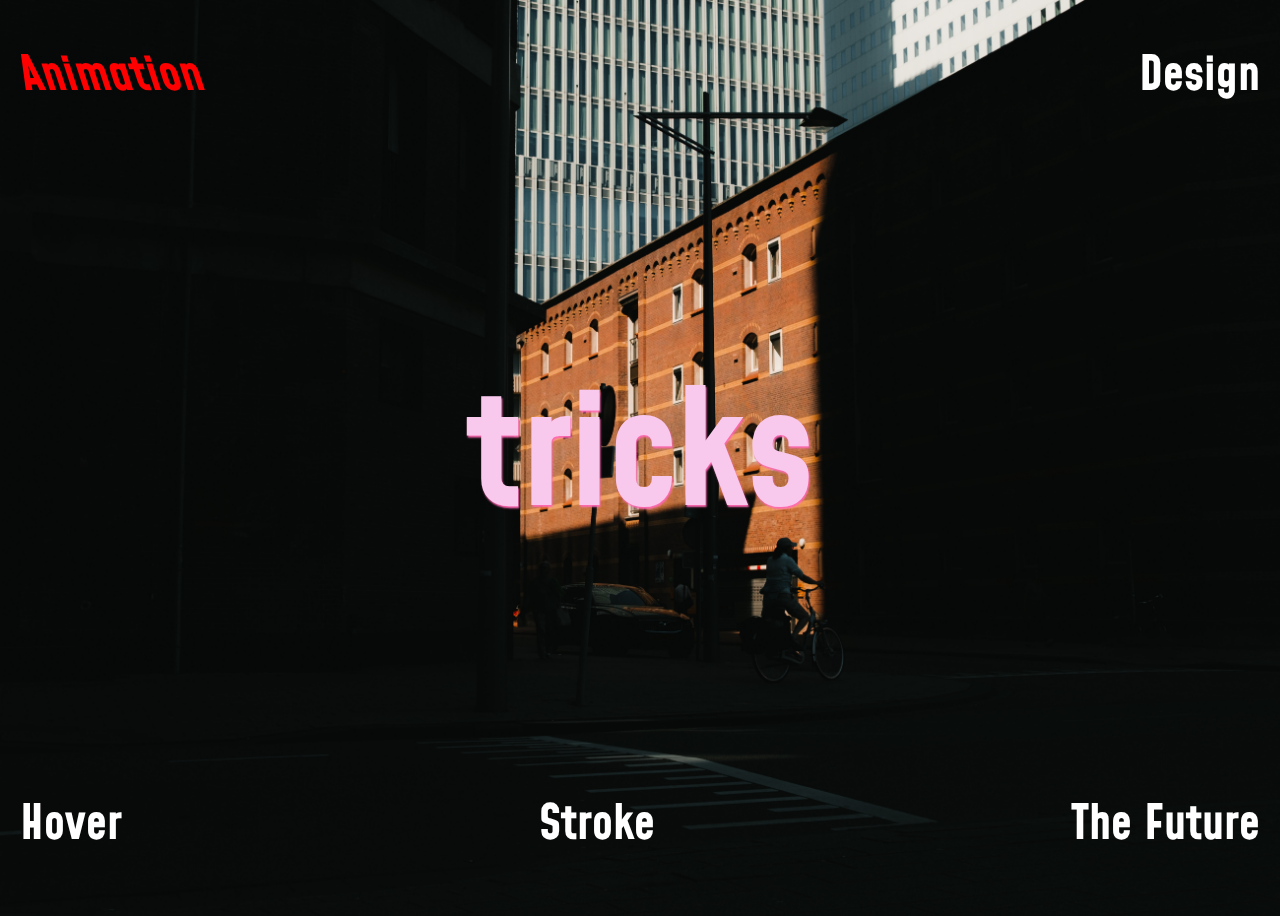
==== index.html @ ede25c8b "Added comments for clarity" ====
<!DOCTYPE html>
<html lang="en">
<head>
	<meta charset="UTF-8">
	<meta name="viewport" content="width=device-width, initial-scale=1.0">
	<title>Frontend Library</title>

	<link rel="stylesheet" href="css/reset.css">
	<link rel="stylesheet" href="css/variables.css">
	<link rel="stylesheet" href="css/fonts.css">
	<link rel="stylesheet" href="css/style.css">

</head>
<body>
	
	<!-- top navigation links -->
	<div class="navigation-container--top">
		<div class="navigation__text">

			<!-- Link for the animation sites -->
			<a href="animation.html" ><h1>Animation</h1></a>

			<!-- Link for the design sites-->
			<a href="design.html"><h1>Design</h1></a>
		</div>
	</div>

	<!-- title for the page -->
	<div class="page__title">
		<div class="page__text"><h1>tricks</h1></div>
	</div>

	<!-- bottom navigation links-->
	<div class="navigation-container--bottom">
		<div class="navigation__text">

			<a class=" navigation__text--hover" href="https://ianlunn.github.io/Hover/" target="_blank"><h1>Hover</h1></a>
			
			<a class="navigation__text--stroke" href="https://blog.logrocket.com/create-beautiful-stroked-text-css/" target="_blank"><h1>Stroke</h1></a>
			
			<a class="navigation__text--the-future" href="https://www.futurepedia.io/" target="_blank"><h1>The Future</h1></a>

		</div>
	</div>
</body>
</html>
---- css/variables.css ----
:root {
	--image-width: 18.75rem;
	--image-height: 12.5rem;
	--image-margin: 6rem;
	--back-text: #fff;
	--back-text-hover: #ff0000;
	--back-text-style: italic;
	--navigation-background: transparent;
	--navigation-text: #fff;
	--navigation-text-hover: #ff0000;
	--font-style-hover: italic;
}
---- css/fonts.css ----
@font-face {
	font-family: 'Mohave';
	src: url('../assets/Mohave-Medium.ttf');
	font-weight: 400;
	font-style: normal;
}

@font-face {
	font-family: 'Mohave';
	src: url('../assets/Mohave-MediumItalic.ttf');
	font-weight: 400;
	font-style: italic;
}

@font-face {
	font-family: 'Mohave';
	src: url('../assets/Mohave-Bold.ttf');
	font-weight: 600;
	font-style: bold;
}

@font-face {
	font-family: 'Mohave';
	src: url('../assets/Mohave-BoldItalic.ttf');
	font-weight: 600;
	font-style: italic;
}
---- css/style.css ----
/* Background photo is from unsplash.com by a photographer named Connor Houtman */

body {
	background-image: url("../assets/connor-houtman-unsplash.jpg");
	background-color: #cccccc;
	background-size: cover;
	background-repeat: no-repeat;
}

/* Style for the top navigation container */

.navigation-container--top {
	position: fixed; 
    top: 0;
    left: 0;
    width: 100%; 
    background-color: var(--navigation-background); 
}

/* Style for the bottom navigation container */

.navigation-container--bottom {
	position: fixed; 
    bottom: 0;
    left: 0;
    width: 100%; 
    background-color: var(--navigation-background); 
}

/* Style for the navigation bar itself */
.navigation__text {
    font-family: 'Mohave';
	font-size: 1.5rem;
    display: flex;
    justify-content: space-between;
    flex-flow: row nowrap;
}

/* Style for the links within the navigation bar */
.navigation__text a {
    text-decoration: none;
    color: var(--navigation-text);
    padding: 0.625rem 1.25rem; 
}

/* hover effects for the navigation links */

.navigation__text a:hover {
	transform: skew(25deg);
	color: var(--navigation-text-hover);
	font-style: var(--font-style-hover);
}

/* Centering of main title */
.page__title {
	display: flex;
	justify-content: center;
	align-items: center;
	height: 100vh;
}

/* Styling for main title */
.page__text {
	color: #F8C9ED;
	text-shadow: 0.065rem 0.125rem 0.125rem hotpink;
	font-family: 'Mohave';
	font-size: 5rem;	
}
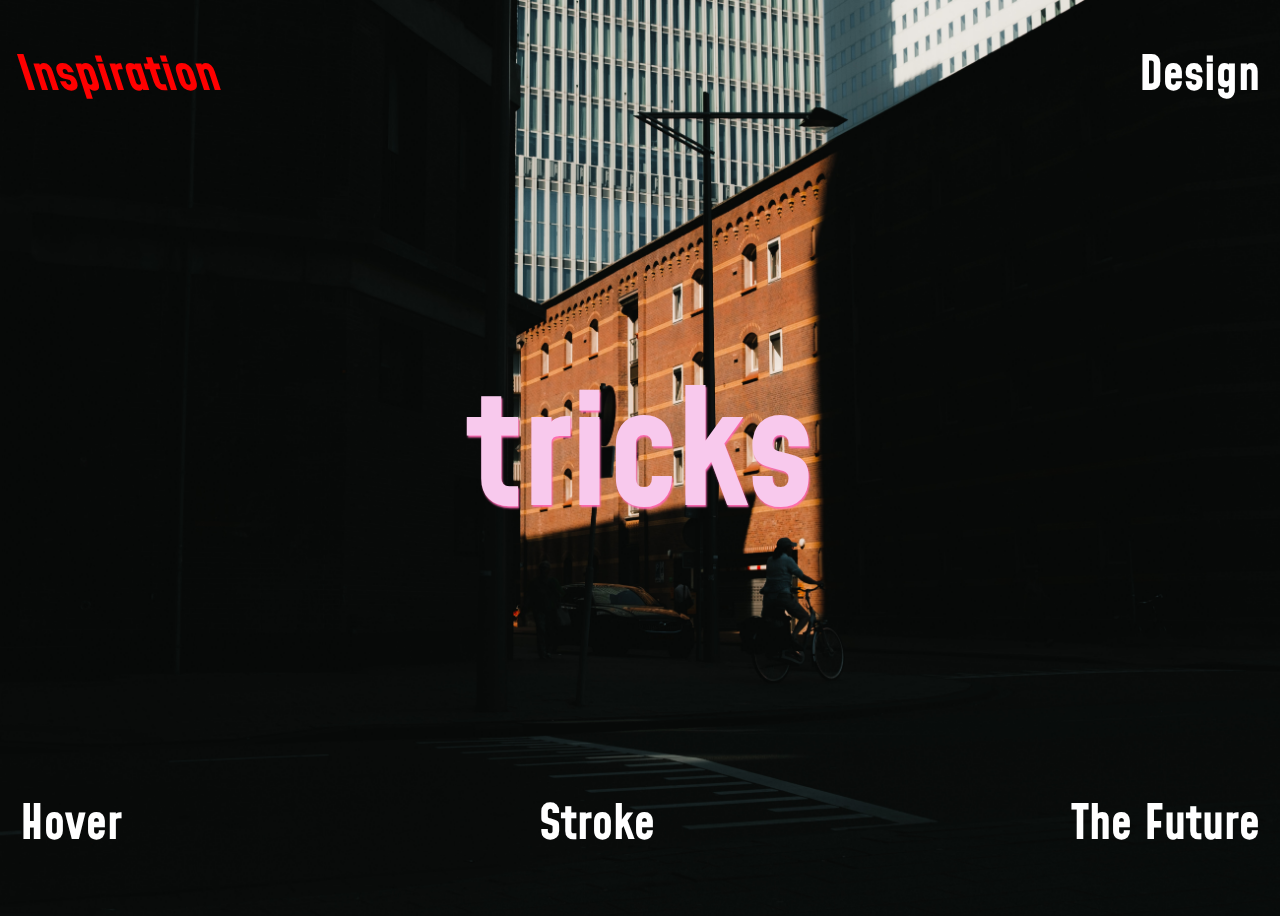
==== commit b27e7d7d: "Fixed links and images to design.html" ====
--- a/index.html
+++ b/index.html
@@ -17,8 +17,8 @@
 	<div class="navigation-container--top">
 		<div class="navigation__text">
 
-			<!-- Link for the animation sites -->
-			<a href="animation.html" ><h1>Animation</h1></a>
+			<!-- Link for the inspiration sites -->
+			<a href="inspiration.html" ><h1>Inspiration</h1></a>
 
 			<!-- Link for the design sites-->
 			<a href="design.html"><h1>Design</h1></a>
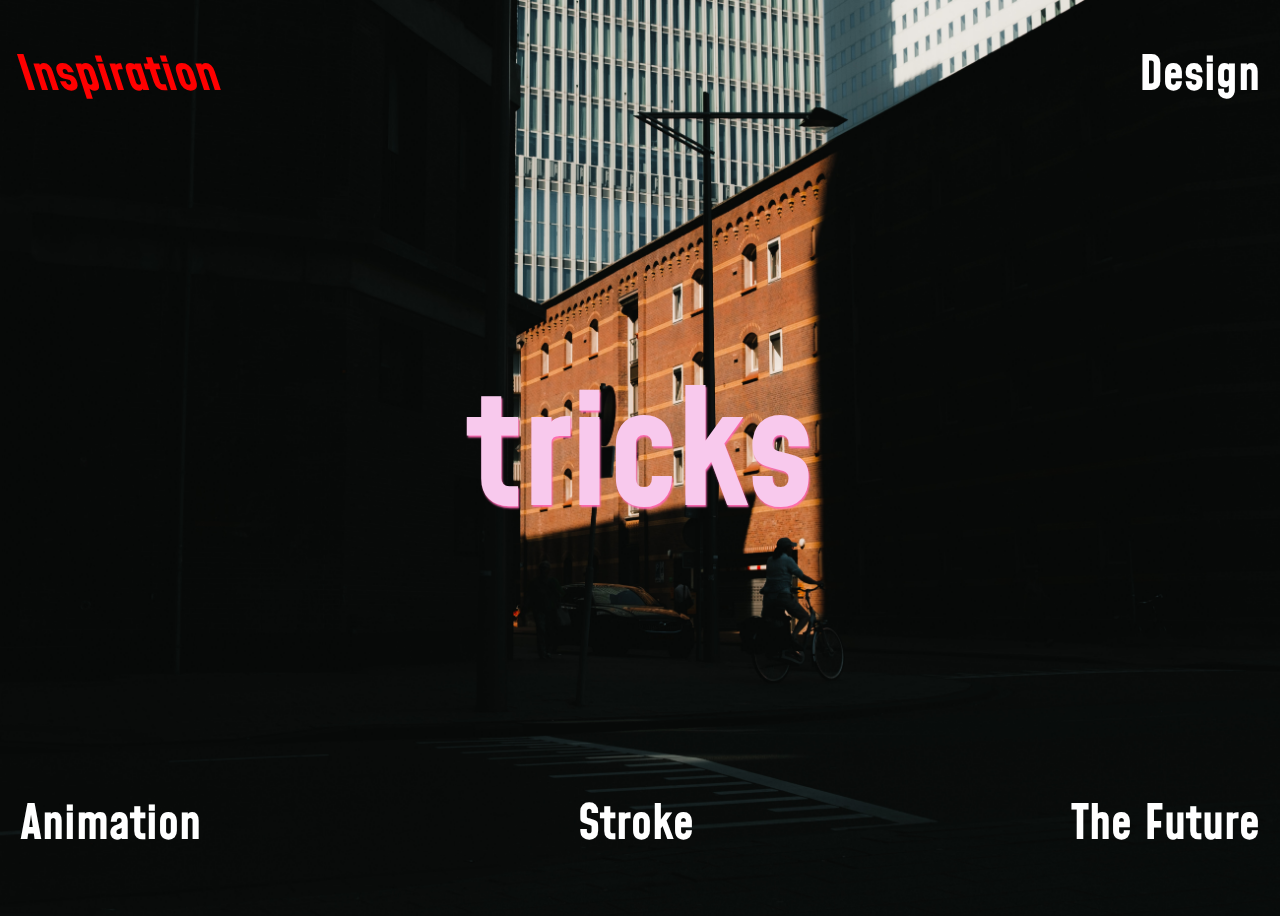
==== commit a6e2e790: "Animation" ====
--- a/index.html
+++ b/index.html
@@ -33,8 +33,8 @@
 	<!-- bottom navigation links-->
 	<div class="navigation-container--bottom">
 		<div class="navigation__text">
-
-			<a class=" navigation__text--hover" href="https://ianlunn.github.io/Hover/" target="_blank"><h1>Hover</h1></a>
+ 
+			<a href="animation.html" target="_blank"><h1>Animation</h1></a>
 			
 			<a class="navigation__text--stroke" href="https://blog.logrocket.com/create-beautiful-stroked-text-css/" target="_blank"><h1>Stroke</h1></a>
 			
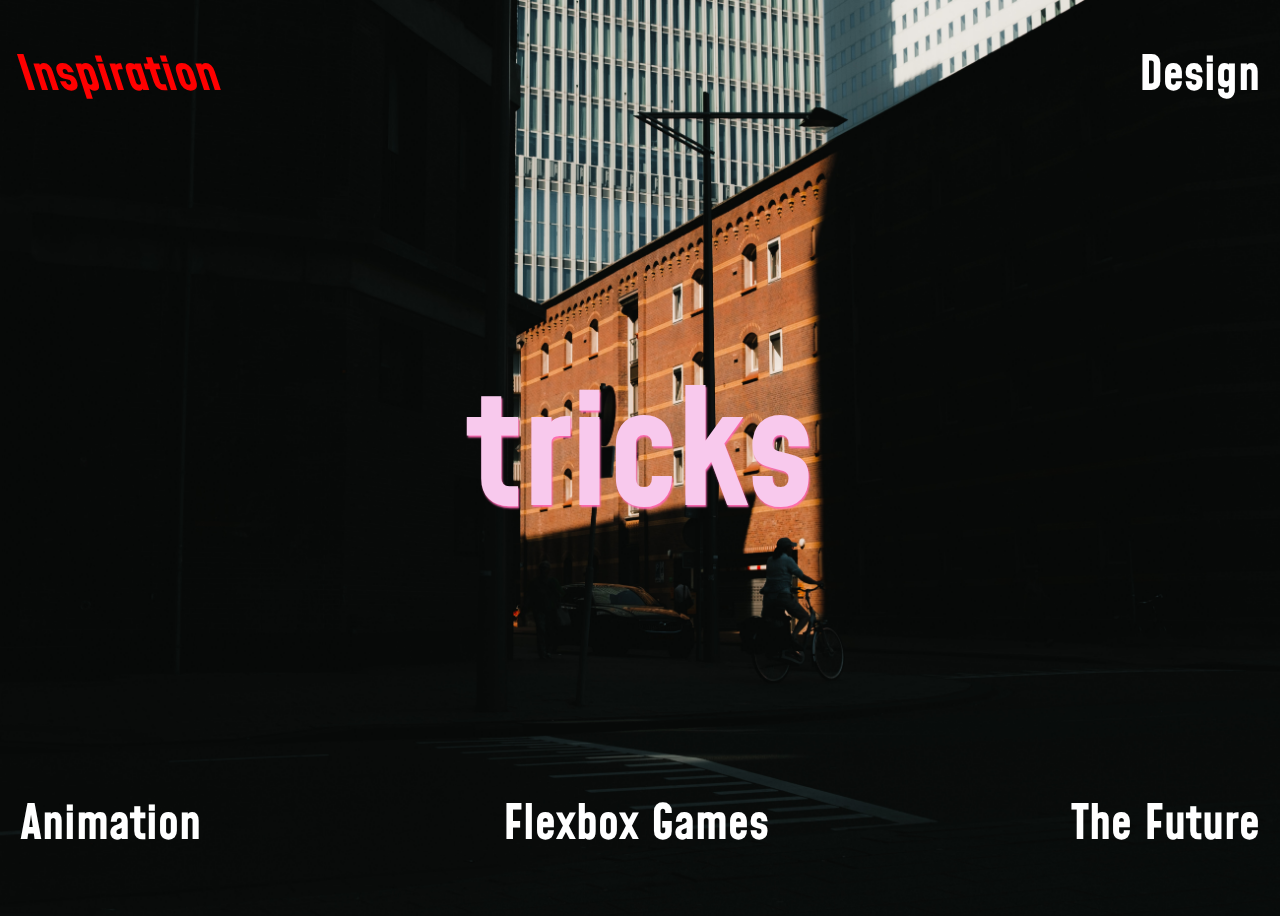
==== commit 488adf95: "Finished the flex portion of the site" ====
--- a/index.html
+++ b/index.html
@@ -3,7 +3,7 @@
 <head>
 	<meta charset="UTF-8">
 	<meta name="viewport" content="width=device-width, initial-scale=1.0">
-	<title>Frontend Library</title>
+	<title>Frontend Resources</title>
 
 	<link rel="stylesheet" href="css/reset.css">
 	<link rel="stylesheet" href="css/variables.css">
@@ -17,10 +17,9 @@
 	<div class="navigation-container--top">
 		<div class="navigation__text">
 
-			<!-- Link for the inspiration sites -->
 			<a href="inspiration.html" ><h1>Inspiration</h1></a>
 
-			<!-- Link for the design sites-->
+	
 			<a href="design.html"><h1>Design</h1></a>
 		</div>
 	</div>
@@ -34,11 +33,11 @@
 	<div class="navigation-container--bottom">
 		<div class="navigation__text">
  
-			<a href="animation.html" target="_blank"><h1>Animation</h1></a>
+			<a href="animation.html"><h1>Animation</h1></a>
 			
-			<a class="navigation__text--stroke" href="https://blog.logrocket.com/create-beautiful-stroked-text-css/" target="_blank"><h1>Stroke</h1></a>
+			<a href="flex.html"><h1>Flexbox Games</h1></a>
 			
-			<a class="navigation__text--the-future" href="https://www.futurepedia.io/" target="_blank"><h1>The Future</h1></a>
+			<a href="https://www.futurepedia.io/"><h1>The Future</h1></a>
 
 		</div>
 	</div>
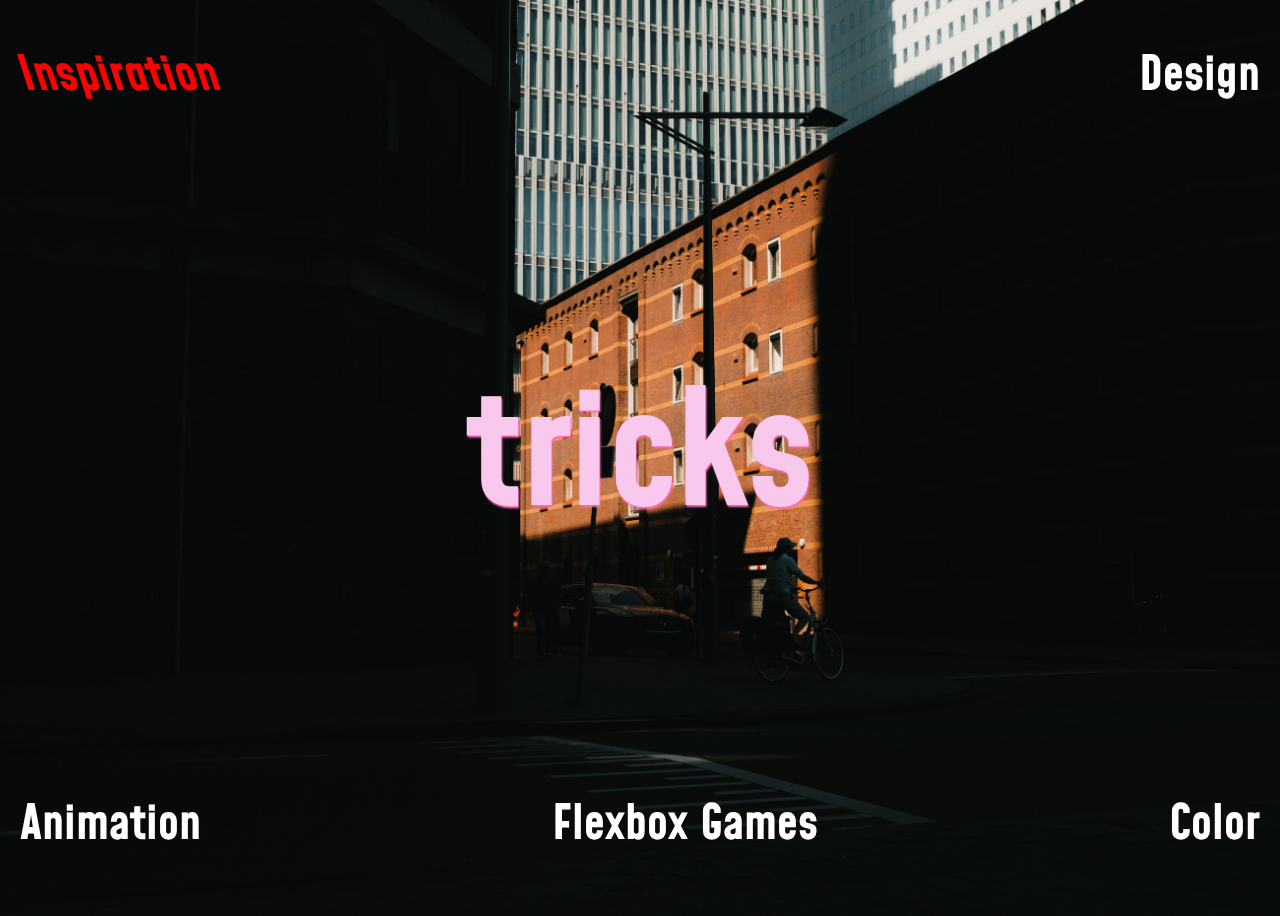
==== commit fe83352d: "Finished colors.html" ====
--- a/index.html
+++ b/index.html
@@ -37,7 +37,7 @@
 			
 			<a href="flex.html"><h1>Flexbox Games</h1></a>
 			
-			<a href="https://www.futurepedia.io/"><h1>The Future</h1></a>
+			<a href="colors.html"><h1>Color</h1></a>
 
 		</div>
 	</div>
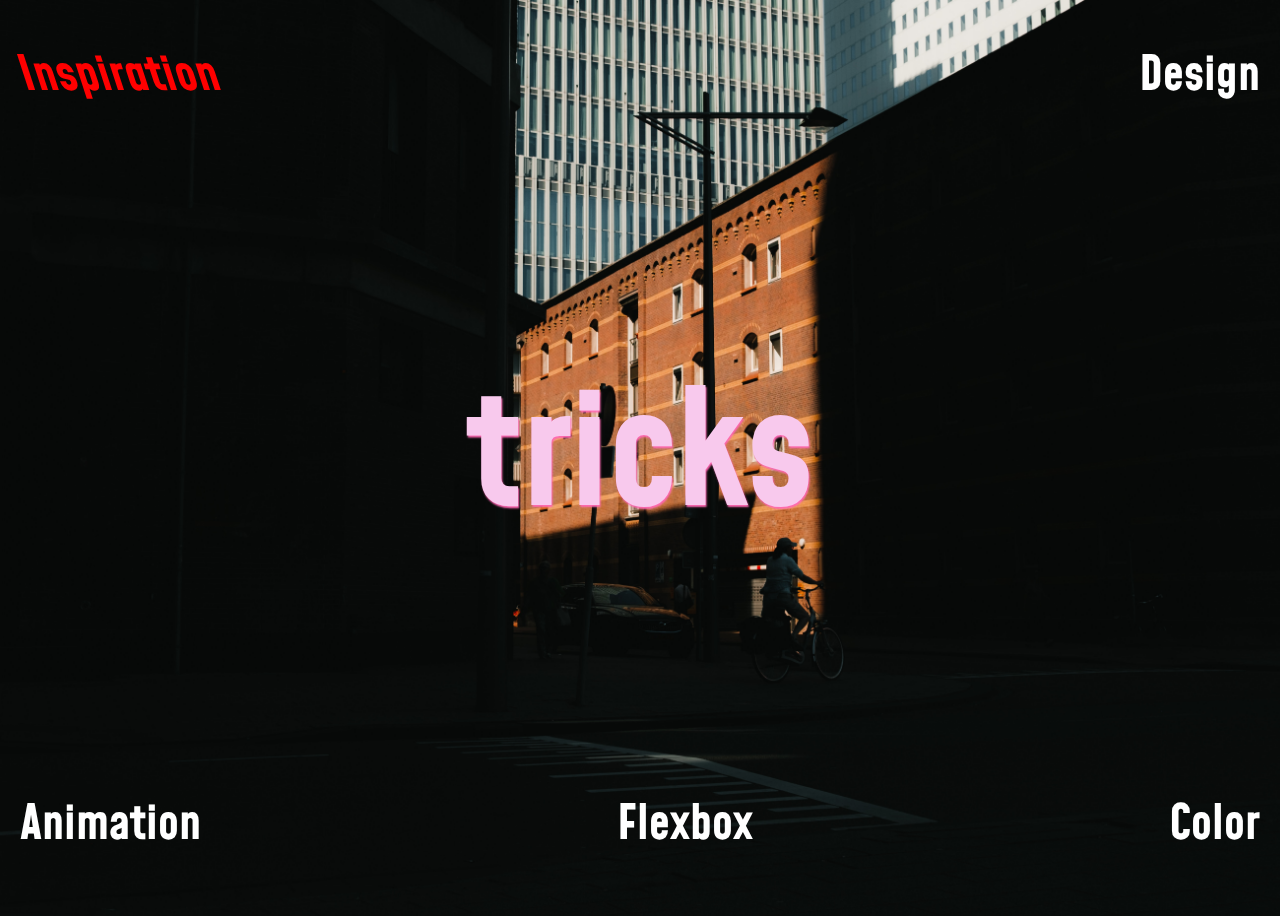
==== commit bc6eddd3: "More renaming" ====
--- a/index.html
+++ b/index.html
@@ -35,7 +35,7 @@
  
 			<a href="animation.html"><h1>Animation</h1></a>
 			
-			<a href="flex.html"><h1>Flexbox Games</h1></a>
+			<a href="flex.html"><h1>Flexbox</h1></a>
 			
 			<a href="colors.html"><h1>Color</h1></a>
 
--- a/css/style.css
+++ b/css/style.css
@@ -42,6 +42,7 @@
     text-decoration: none;
     color: var(--navigation-text);
     padding: 0.625rem 1.25rem; 
+	transition: color 0.2s ease;
 }
 
 /* hover effects for the navigation links */
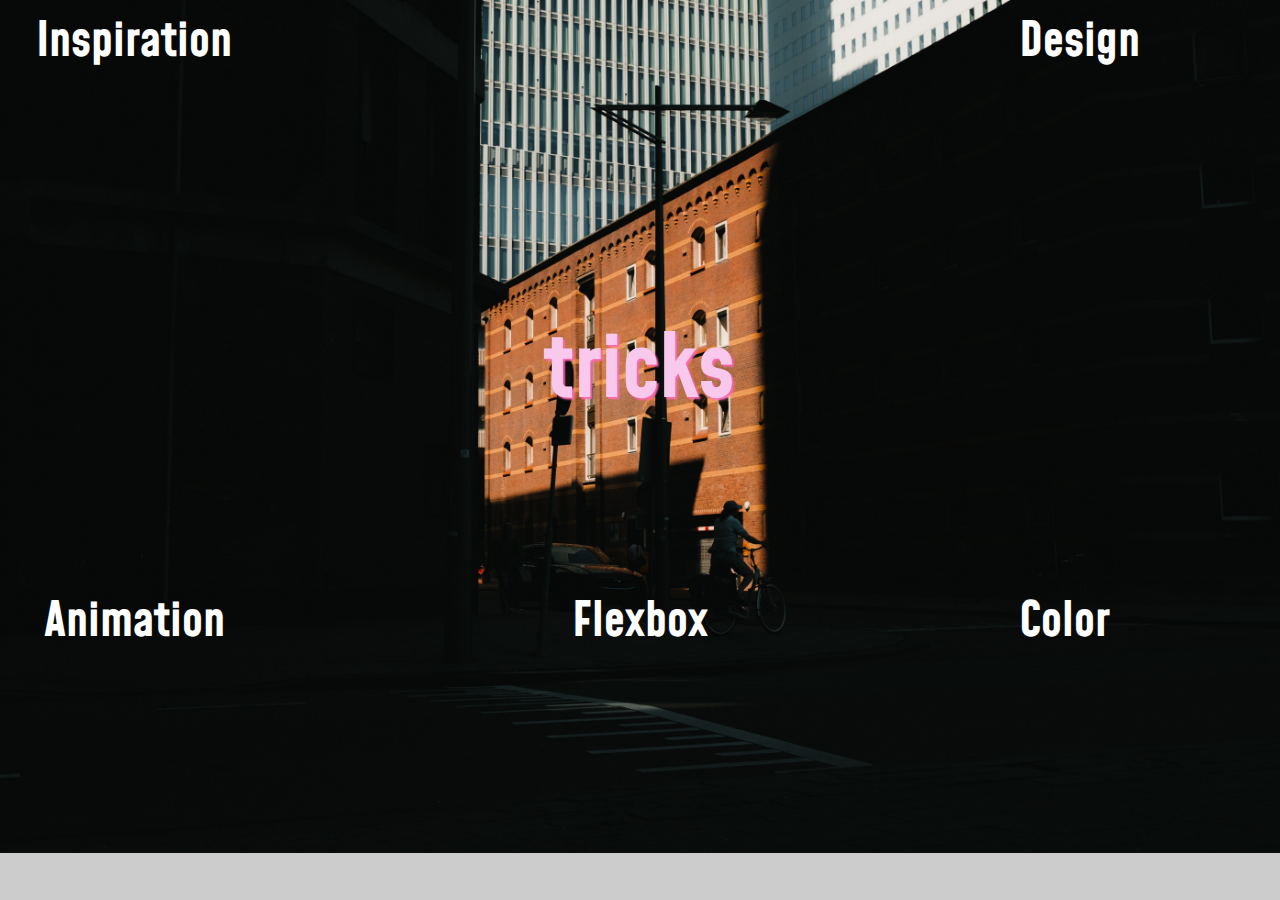
==== commit b35b441f: "Made site responsive" ====
--- a/index.html
+++ b/index.html
@@ -12,34 +12,22 @@
 
 </head>
 <body>
+	<div class="container">
+		<a class="link__inspiration" href="inspiration.html">Inspiration</a>
+
+		<a class="link__design" href="design.html">Design</a>
+		
+		<a class="link__animation" href="animation.html">Animation</a>
+		
+		<a class="link__flex" href="flex.html">Flexbox</a>
+		
+		<a class="link__color" href="colors.html">Color</a>
+		
+		<div class="page__text">tricks</div>
+	</div>
 	
-	<!-- top navigation links -->
-	<div class="navigation-container--top">
-		<div class="navigation__text">
-
-			<a href="inspiration.html" ><h1>Inspiration</h1></a>
-
-	
-			<a href="design.html"><h1>Design</h1></a>
-		</div>
-	</div>
 
 	<!-- title for the page -->
-	<div class="page__title">
-		<div class="page__text"><h1>tricks</h1></div>
-	</div>
-
-	<!-- bottom navigation links-->
-	<div class="navigation-container--bottom">
-		<div class="navigation__text">
- 
-			<a href="animation.html"><h1>Animation</h1></a>
-			
-			<a href="flex.html"><h1>Flexbox</h1></a>
-			
-			<a href="colors.html"><h1>Color</h1></a>
-
-		</div>
-	</div>
+	
 </body>
 </html>--- a/css/style.css
+++ b/css/style.css
@@ -6,67 +6,123 @@
 	background-color: #cccccc;
 	background-size: cover;
 	background-repeat: no-repeat;
+	font-family: 'Mohave';
 }
 
-/* Style for the top navigation container */
 
-.navigation-container--top {
-	position: fixed; 
-    top: 0;
-    left: 0;
-    width: 100%; 
-    background-color: var(--navigation-background); 
+.container {
+	display: grid;
+	grid-template-columns: repeat(5, 1fr);
+	grid-template-rows: repeat(5, 9.063rem);
+}
+.container a {
+    text-decoration: none;
+    color: var(--navigation-text);
+	transition: color 0.2s ease;
+	font-size: 3rem;
+	font-weight: 600;
+
 }
 
-/* Style for the bottom navigation container */
+.container a:hover {
+	color: var(--navigation-text-hover);
+	font-style: var(--font-style-hover);
+} 
 
-.navigation-container--bottom {
-	position: fixed; 
-    bottom: 0;
-    left: 0;
-    width: 100%; 
-    background-color: var(--navigation-background); 
+.link__inspiration {
+	grid-column: 1/2;
+	grid-row: 1/2;
+	display: flex;
+	justify-content: center;
 }
 
-/* Style for the navigation bar itself */
-.navigation__text {
-    font-family: 'Mohave';
-	font-size: 1.5rem;
-    display: flex;
-    justify-content: space-between;
-    flex-flow: row nowrap;
+.link__design {
+	grid-column: 5/6;
+	grid-row: 1/2;
 }
 
-/* Style for the links within the navigation bar */
-.navigation__text a {
-    text-decoration: none;
-    color: var(--navigation-text);
-    padding: 0.625rem 1.25rem; 
-	transition: color 0.2s ease;
+.link__animation {
+	grid-column: 1/2;
+	grid-row: 5/6;	
+	display: flex;
+	justify-content: center;
 }
 
-/* hover effects for the navigation links */
-
-.navigation__text a:hover {
-	transform: skew(25deg);
-	color: var(--navigation-text-hover);
-	font-style: var(--font-style-hover);
+.link__flex {
+	grid-column: 3/4;
+	grid-row: 5/6;
+	display: flex;
+	justify-content: center;
+	align-items: flex-start;
 }
 
-/* Centering of main title */
-.page__title {
+.link__color {
+	grid-column: 5/6;
+	grid-row: 5/6;
+}
+
+.page__text {
+	grid-column: 3/4;
+	grid-row: 3/4;
+	color: #F8C9ED;
+	text-shadow: 0.065rem 0.125rem 0.125rem hotpink;
+	font-family: 'Mohave';
+	font-size: 5.5rem;
+	font-weight: 600;
 	display: flex;
 	justify-content: center;
 	align-items: center;
-	height: 100vh;
 }
 
-/* Styling for main title */
-.page__text {
-	color: #F8C9ED;
-	text-shadow: 0.065rem 0.125rem 0.125rem hotpink;
-	font-family: 'Mohave';
-	font-size: 5rem;	
+@media only screen and (min-width: 721px) and (max-width: 1024px){
+	body {
+		background-image: url(../assets/connor-houtman-tablet-unsplash.jpg);
+		background-size: cover;
+		background-repeat: no-repeat;
+		background-position: center;
+	}
 }
 
-
+@media only screen and (min-width: 480px) and (max-width: 720px){
+	body {
+		background-image: url(../assets/connor-houtman-mobile-unsplash.jpg);
+		background-size: cover;
+		background-repeat: no-repeat;
+		background-position: center;
+	}
+	.container {
+		grid-template-columns: repeat(3, 1fr);
+		grid-template-rows: repeat(5, 145px);
+	}
+	.container a {
+		font-size: 2.5rem;
+	}
+	.link__inspiration {
+		grid-column: 1/2;
+		grid-row: 1/2;
+	}
+	.link__design {
+		grid-column: 3/4;
+		grid-row: 1/2;
+	}
+	.link__animation {
+		grid-column: 1/2;
+		grid-row: 5/6;	
+	}
+	.link__flex {
+		grid-column: 2/3;
+		grid-row: 5/6;
+	}
+	.link__color {
+		grid-column: 3/4;
+		grid-row: 5/6;
+	}
+	.page__text {
+		grid-column: 2/3;
+		grid-row: 3/4;
+		font-size: 3.5rem;
+		display: flex;
+		justify-content: center;
+		align-items: center;
+	}
+}
